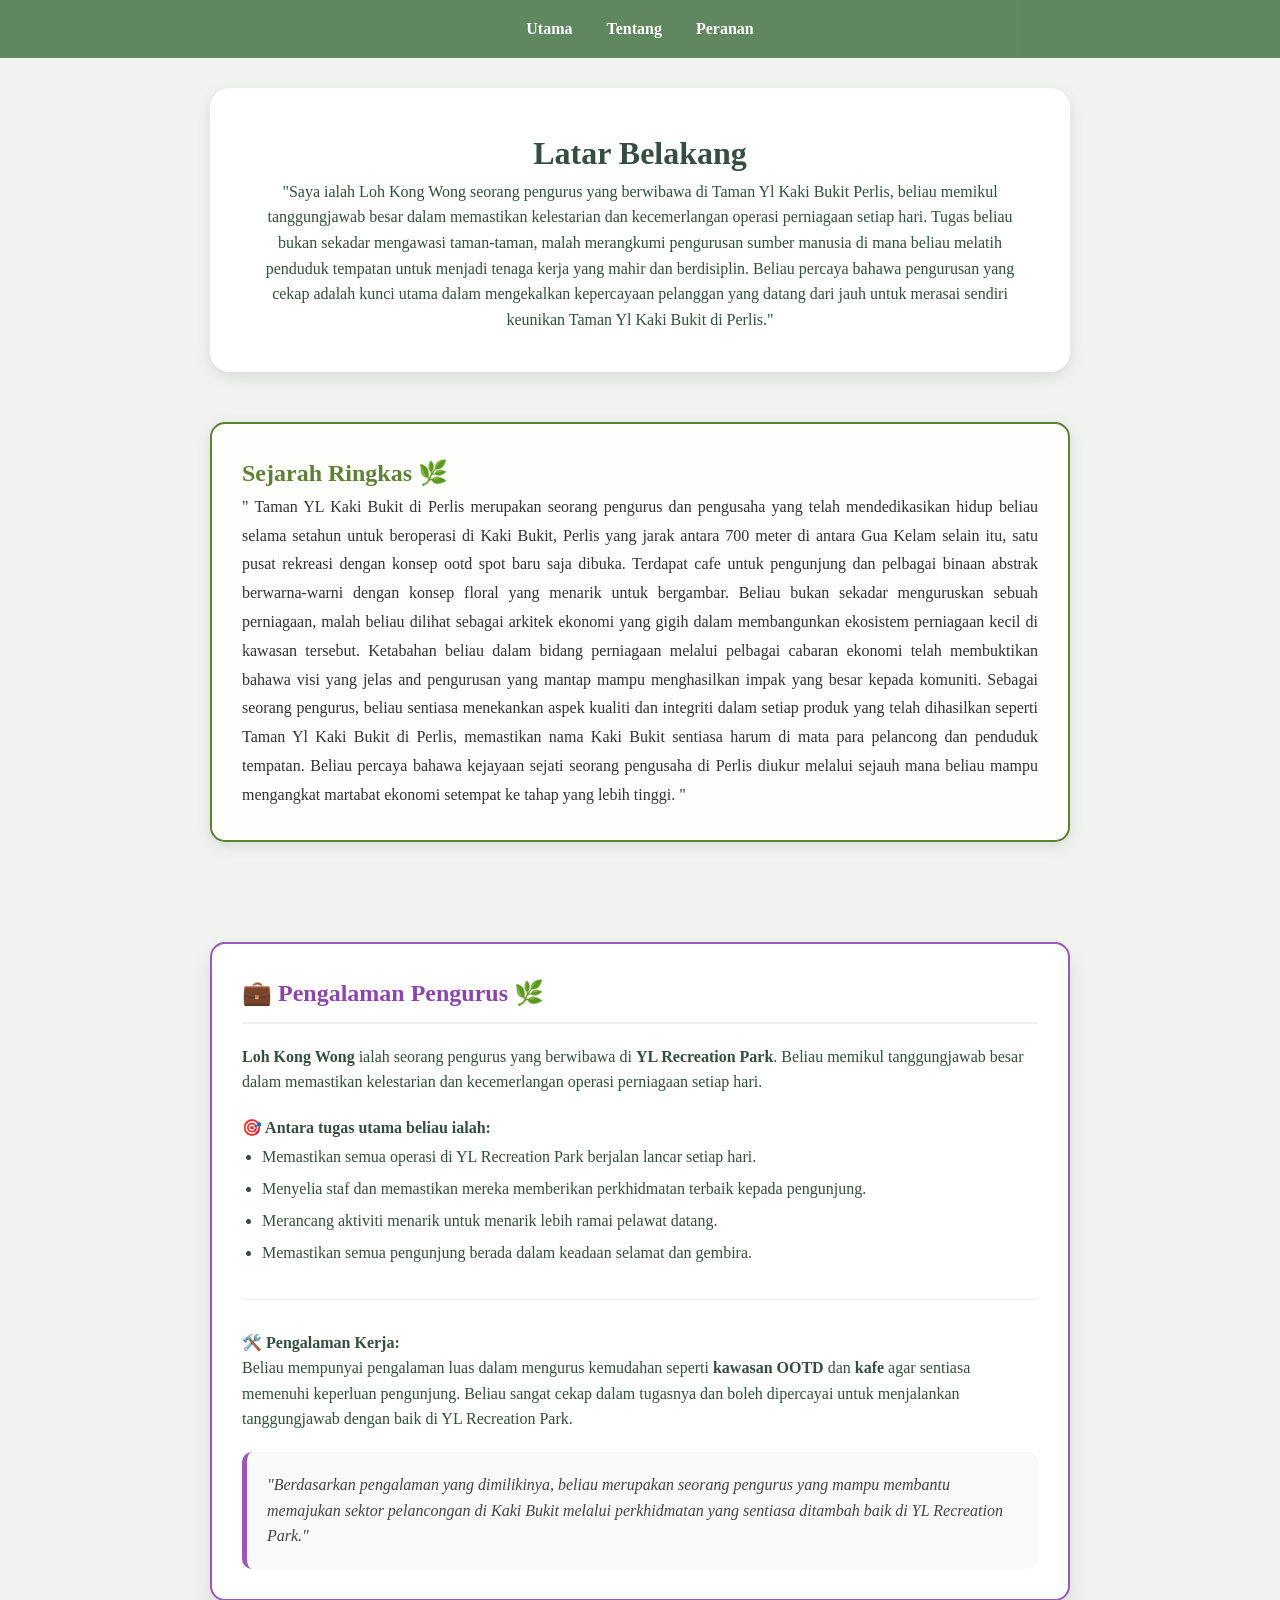
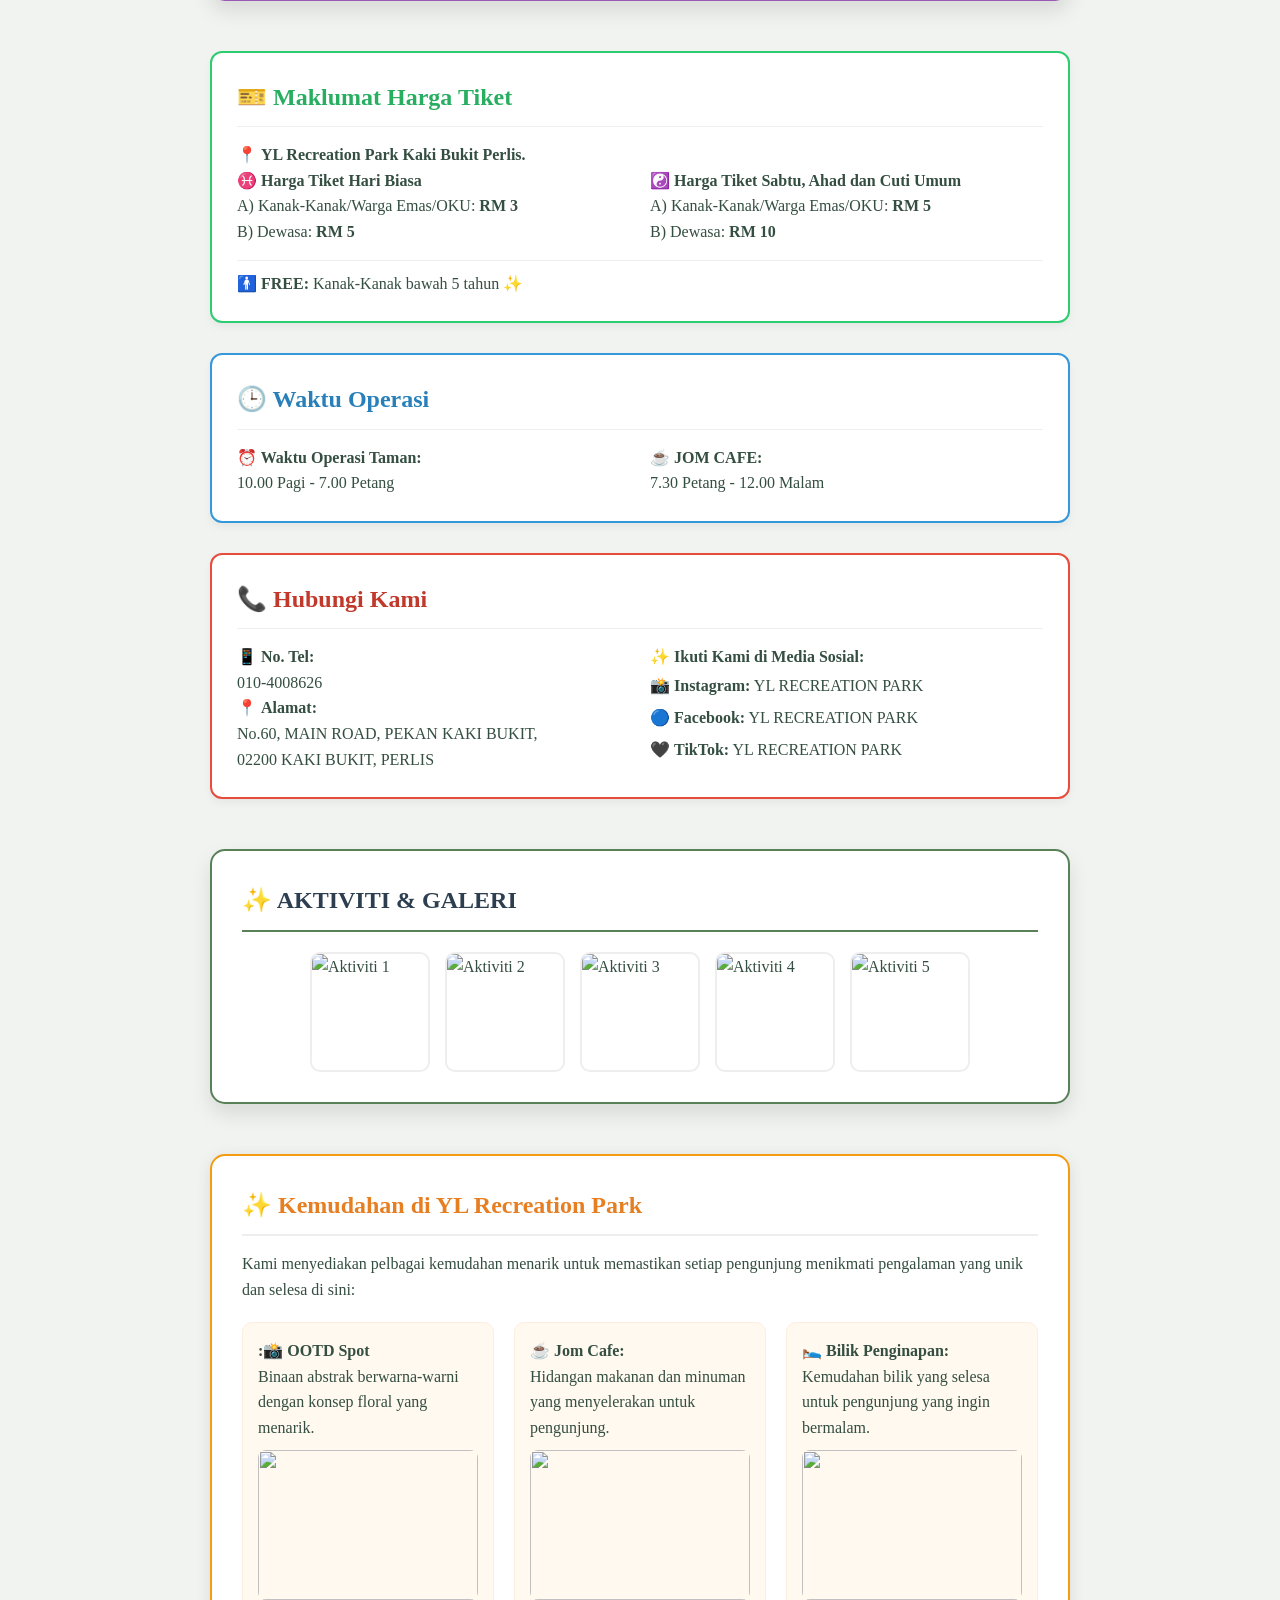
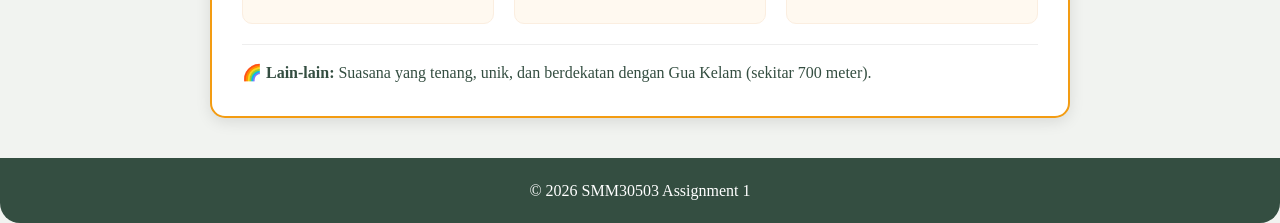
==== about.html @ 16b1a3d0 "Add files via upload" ====
<!DOCTYPE html>
<html lang="ms">
<head>
    <meta charset="UTF-8">
    <title>About | YL Kaki Bukit</title>
    <link rel="stylesheet" href="style.css">
</head>
<body>
    <nav>
        <a href="indeks.html">Utama</a>
        <a href="about.html">Tentang</a>
        <a href="role.html">Peranan</a>
    </nav>

    <div class="container">
        <header>
            <h1>Latar Belakang</h1>
            <p>"Saya ialah Loh Kong Wong seorang pengurus yang berwibawa di Taman Yl Kaki Bukit Perlis, beliau memikul tanggungjawab besar dalam memastikan kelestarian dan kecemerlangan operasi perniagaan setiap hari. Tugas beliau bukan sekadar mengawasi taman-taman, malah merangkumi pengurusan sumber manusia di mana beliau melatih penduduk tempatan untuk menjadi tenaga kerja yang mahir dan berdisiplin. Beliau percaya bahawa pengurusan yang cekap adalah kunci utama dalam mengekalkan kepercayaan pelanggan yang datang dari jauh untuk merasai sendiri keunikan Taman Yl Kaki Bukit di Perlis."</p>
        </header>
        
        <!-- Bahagian Sejarah Ringkas  -->
        <section style="margin-top: 50px; padding: 30px; border: 2px solid #5d8233; border-radius: 15px; background-color: rgba(255, 255, 255, 0.9); width: 100%; box-sizing: border-box; box-shadow: 0 4px 15px rgba(0,0,0,0.1);">
            <h2 style="margin-top: 0; color: #5d8233; display: flex; align-items: center; gap: 10px;">
                Sejarah Ringkas 🌿
            </h2>
            <p style="line-height: 1.8; color: #333; text-align: justify; margin-bottom: 0;">
                " Taman YL Kaki Bukit di Perlis merupakan seorang pengurus dan pengusaha yang telah mendedikasikan hidup beliau selama setahun untuk beroperasi di Kaki Bukit, Perlis yang jarak antara 700 meter di antara Gua Kelam selain itu, satu pusat rekreasi dengan konsep ootd spot baru saja dibuka. Terdapat cafe untuk pengunjung dan pelbagai binaan abstrak berwarna-warni dengan konsep floral yang menarik untuk bergambar. Beliau bukan sekadar menguruskan sebuah perniagaan, malah beliau dilihat sebagai arkitek ekonomi yang gigih dalam membangunkan ekosistem perniagaan kecil di kawasan tersebut. Ketabahan beliau dalam bidang perniagaan melalui pelbagai cabaran ekonomi telah membuktikan bahawa visi yang jelas and pengurusan yang mantap mampu menghasilkan impak yang besar kepada komuniti. Sebagai seorang pengurus, beliau sentiasa menekankan aspek kualiti dan integriti dalam setiap produk yang telah dihasilkan seperti Taman Yl Kaki Bukit di Perlis, memastikan nama Kaki Bukit sentiasa harum di mata para pelancong dan penduduk tempatan. Beliau percaya bahawa kejayaan sejati seorang pengusaha di Perlis diukur melalui sejauh mana beliau mampu mengangkat martabat ekonomi setempat ke tahap yang lebih tinggi. "
            </p>
        </section>

        <!-- Bahagian Pengalaman Pengurus -->
        <section style="margin-top: 100px; padding: 30px; border: 2px solid #9b59b6; border-radius: 15px; background-color: #ffffff; width: 100%; box-sizing: border-box; box-shadow: 0 10px 20px rgba(0,0,0,0.1); clear: both;">
            <h2 style="margin-top: 0; color: #8e44ad; border-bottom: 2px solid #f0f0f0; padding-bottom: 10px; display: flex; align-items: center; gap: 10px;">
                💼 Pengalaman Pengurus 🌿
            </h2>
            <div style="margin-top: 20px;">
                <p style="line-height: 1.6;">
                    <strong>Loh Kong Wong</strong> ialah seorang pengurus yang berwibawa di <strong>YL Recreation Park</strong>. Beliau memikul tanggungjawab besar dalam memastikan kelestarian dan kecemerlangan operasi perniagaan setiap hari.
                </p>
                <p style="margin-top: 20px;"><strong>🎯 Antara tugas utama beliau ialah:</strong></p>
                <ul style="line-height: 2; padding-left: 20px; list-style-type: disc;">
                    <li>Memastikan semua operasi di YL Recreation Park berjalan lancar setiap hari.</li>
                    <li>Menyelia staf dan memastikan mereka memberikan perkhidmatan terbaik kepada pengunjung.</li>
                    <li>Merancang aktiviti menarik untuk menarik lebih ramai pelawat datang.</li>
                    <li>Memastikan semua pengunjung berada dalam keadaan selamat dan gembira.</li>
                </ul>
            </div>
            <hr style="border: 0; border-top: 1px solid #eee; margin: 30px 0;">
            <div>
                <p><strong>🛠️ Pengalaman Kerja:</strong></p>
                <p style="line-height: 1.6;">
                    Beliau mempunyai pengalaman luas dalam mengurus kemudahan seperti <strong>kawasan OOTD</strong> dan <strong>kafe</strong> agar sentiasa memenuhi keperluan pengunjung. Beliau sangat cekap dalam tugasnya dan boleh dipercayai untuk menjalankan tanggungjawab dengan baik di YL Recreation Park.
                </p>
                <div style="margin-top: 20px; padding: 20px; background-color: #f9f9f9; border-radius: 10px; border-left: 5px solid #9b59b6;">
                    <p style="line-height: 1.6; margin: 0; font-style: italic; color: #444;">
                        "Berdasarkan pengalaman yang dimilikinya, beliau merupakan seorang pengurus yang mampu membantu memajukan sektor pelancongan di Kaki Bukit melalui perkhidmatan yang sentiasa ditambah baik di YL Recreation Park."
                    </p>
                </div>
            </div>
        </section>     
     
        <!-- Bahagian Harga Tiket  -->
        <section style="margin-top: 50px; padding: 25px; border: 2px solid #2ecc71; border-radius: 12px; background-color: #ffffff; width: 100%; box-sizing: border-box; box-shadow: 0 4px 8px rgba(0,0,0,0.05);">
            <h2 style="margin-top: 0; color: #27ae60; border-bottom: 1px solid #eee; padding-bottom: 10px;">🎫 Maklumat Harga Tiket</h2>
            <p style="margin-top: 15px;">📍 <strong>YL Recreation Park Kaki Bukit Perlis.</strong></p>
            <div style="display: flex; justify-content: space-between; flex-wrap: wrap; gap: 20px;">
                <div style="flex: 1; min-width: 200px;">
                    <p><strong>♓ Harga Tiket Hari Biasa</strong><br>
                    A) Kanak-Kanak/Warga Emas/OKU: <strong>RM 3</strong><br>
                    B) Dewasa: <strong>RM 5</strong></p>
                </div>
                <div style="flex: 1; min-width: 200px;">
                    <p><strong>☯️ Harga Tiket Sabtu, Ahad dan Cuti Umum</strong><br>
                    A) Kanak-Kanak/Warga Emas/OKU: <strong>RM 5</strong><br>
                    B) Dewasa: <strong>RM 10</strong></p>
                </div>
            </div>
            <p style="margin-top: 15px; padding-top: 10px; border-top: 1px solid #eee;">
                🚹 <strong>FREE:</strong> Kanak-Kanak bawah 5 tahun ✨
            </p>
        </section>

        <!-- Bahagian Waktu Operasi  -->
        <section style="margin-top: 30px; padding: 25px; border: 2px solid #3498db; border-radius: 12px; background-color: #ffffff; width: 100%; box-sizing: border-box; box-shadow: 0 4px 8px rgba(0,0,0,0.05);">
            <h2 style="margin-top: 0; color: #2980b9; border-bottom: 1px solid #eee; padding-bottom: 10px;">🕒 Waktu Operasi</h2>
            <div style="display: flex; justify-content: space-between; flex-wrap: wrap; gap: 20px; margin-top: 15px;">
                <div style="flex: 1; min-width: 200px;">
                    <p><strong>⏰ Waktu Operasi Taman:</strong><br>
                    10.00 Pagi - 7.00 Petang</p>
                </div>
                <div style="flex: 1; min-width: 200px;">
                    <p><strong>☕ JOM CAFE:</strong><br>
                    7.30 Petang - 12.00 Malam</p>
                </div>
            </div>
        </section>

        <!-- Bahagian Hubungan & Media Sosial -->
        <section style="margin-top: 30px; padding: 25px; border: 2px solid #e74c3c; border-radius: 12px; background-color: #ffffff; width: 100%; box-sizing: border-box; box-shadow: 0 4px 8px rgba(0,0,0,0.05);">
            <h2 style="margin-top: 0; color: #c0392b; border-bottom: 1px solid #eee; padding-bottom: 10px;">📞 Hubungi Kami</h2>
            <div style="display: flex; justify-content: space-between; flex-wrap: wrap; gap: 20px; margin-top: 15px;">
                <div style="flex: 1; min-width: 250px;">
                    <p>📱 <strong>No. Tel:</strong><br> 010-4008626</p>
                    <p>📍 <strong>Alamat:</strong><br> No.60, MAIN ROAD, PEKAN KAKI BUKIT,<br> 02200 KAKI BUKIT, PERLIS</p>
                </div>
                <div style="flex: 1; min-width: 250px;">
                    <p>✨ <strong>Ikuti Kami di Media Sosial:</strong></p>
                    <p style="line-height: 2;">
                        📸 <strong>Instagram:</strong> YL RECREATION PARK<br>
                        🔵 <strong>Facebook:</strong> YL RECREATION PARK<br>
                        🖤 <strong>TikTok:</strong> YL RECREATION PARK
                    </p>
                </div>
            </div>
        </section>

                 
         <section class="aktiviti-section">
            <h2 style="color: #2c3e50; border-bottom: 2px solid #588157; padding-bottom: 10px;">✨ AKTIVITI & GALERI</h2>
            <div class="aktiviti-grid">
                <div class="aktiviti-card">
                    <img src="IMAGE/gambar2.jpg" alt="Aktiviti 1">
                </div>
                <div class="aktiviti-card">
                    <img src="IMAGE/GAMBAR3.jpg" alt="Aktiviti 2">
                </div>
                <div class="aktiviti-card">
                    <img src="IMAGE/GAMBAR4.jpg" alt="Aktiviti 3">
                </div>
                <div class="aktiviti-card">
                    <img src="IMAGE/GAMBAR5.jpg" alt="Aktiviti 4">
                </div>
                <div class="aktiviti-card">
                    <img src="IMAGE/GAMBAR6.jpg" alt="Aktiviti 5">
                </div>
            </div>
        </section>

<!-- Bahagian Kemudahan Kotak Panjang (Termasuk Bilik) -->
<section style="margin-top: 50px; padding: 30px; border: 2px solid #f39c12; border-radius: 15px; background-color: #ffffff; width: 100%; box-sizing: border-box; box-shadow: 0 4px 15px rgba(0,0,0,0.1); clear: both;">
    
    <h2 style="margin-top: 0; color: #e67e22; border-bottom: 2px solid #eee; padding-bottom: 10px;">✨ Kemudahan di YL Recreation Park</h2>
    
    <p style="line-height: 1.6; margin-top: 15px;">
        Kami menyediakan pelbagai kemudahan menarik untuk memastikan setiap pengunjung menikmati pengalaman yang unik dan selesa di sini:
    </p>

    <div style="display: flex; justify-content: space-between; flex-wrap: wrap; gap: 20px; margin-top: 20px;">
        
        <!-- Kemudahan 1: OOTD Spot -->
<div style="flex: 1; min-width: 200px; padding: 15px; border-radius: 10px; background-color: #fff9f0; border: 1px solid #fbeee0;">
<p style="margin: 0;"><strong>:📸 OOTD Spot</strong><br>
           Binaan abstrak berwarna-warni dengan konsep floral yang 
          menarik.  
        
    </p>
 <!-- GAMBAR OOTD SPORT -->
    <img src="IMAGE/GAMBAR10.JPG" 
         style="width:100%; height:150px; object-fit:cover; margin-top:10px; border-radius:8px;">

      
       </div>

        <!-- Kemudahan 2: Jom Cafe -->
<div style="flex: 1; min-width: 200px; padding: 15px; border-radius: 10px; background-color: #fff9f0; border: 1px solid #fbeee0;">
    
    <p style="margin: 0;">
        <strong>☕ Jom Cafe:</strong><br>
        Hidangan makanan dan minuman yang menyelerakan untuk pengunjung.
    </p>

    <!-- GAMBAR JOM CAFE -->
    <img src="IMAGE/GAMBAR8.JPG" 
         style="width:100%; height:150px; object-fit:cover; margin-top:10px; border-radius:8px;">

</div>

 <!-- Kemudahan 3: Bilik Penginapan -->
<div style="flex: 1; min-width: 200px; padding: 15px; border-radius: 10px; background-color: #fff9f0; border: 1px solid #fbeee0;">
    
    <p style="margin: 0;">
        <strong>🛌 Bilik Penginapan:</strong><br>
        Kemudahan bilik yang selesa untuk pengunjung yang ingin bermalam.
    </p>

    <!-- GAMBAR JOM CAFE -->
    <img src="IMAGE/GAMBAR9.JPG" 
         style="width:100%; height:150px; object-fit:cover; margin-top:10px; border-radius:8px;">

</div>    
</div>


    <div style="margin-top: 20px; padding-top: 15px; border-top: 1px solid #eee;">
        <p>🌈 <strong>Lain-lain:</strong> Suasana yang tenang, unik, dan berdekatan dengan Gua Kelam (sekitar 700 meter).</p>
    </div>
</section>
        </div>

    </div>
    </div>
</section>

    </div>
</section>



        <footer>
            <p>&copy; 2026 SMM30503 Assignment 1</p>
        </footer>
    </div>
</body>
</html>
---- style.css ----
/* style.css - Aesthetic Garden Edition */

* {
    margin: 0;
    padding: 0;
    box-sizing: border-box;
}

body {
    font-family: 'Georgia', serif;
    line-height: 1.6;
    color: #344e41;
    background-color: #f1f3f0;
    background-image: linear-gradient(rgba(241, 243, 240, 0.8), rgba(241, 243, 240, 0.8)), 
                      url('https://images.unsplash.com/photo-1518531933037-91b2f5f229cc?q=80&w=1920');
    background-size: cover;
    background-attachment: fixed;
}

/* Navigasi */
nav {
    background: rgba(88, 129, 87, 0.95);
    padding: 1rem;
    text-align: center;
    position: sticky;
    top: 0;
    z-index: 1000;
}

nav a {
    color: white;
    text-decoration: none;
    margin: 0 15px;
    font-weight: bold;
}

/* Container */
.container {
    max-width: 900px;
    margin: 30px auto;
    padding: 0 20px;
}

header {
    background: white;
    padding: 40px;
    border-radius: 20px;
    text-align: center;
    margin-bottom: 25px;
    box-shadow: 0 5px 15px rgba(0,0,0,0.1);
}

/* Kotak Kandungan (General Box Style) */
.content-box {
    background: white;
    padding: 25px;
    border-radius: 15px;
    margin-bottom: 25px;
    box-shadow: 0 4px 10px rgba(0,0,0,0.05);
}


.aktiviti-section {
    margin-top: 50px;
    padding: 30px;
    border: 2px solid #588157;
    border-radius: 15px;
    background-color: #ffffff;
    width: 100%;
    box-shadow: 0 10px 20px rgba(0,0,0,0.1);
    text-align: flex-start;
}

.aktiviti-grid {
    display: flex;
    justify-content: center;
    flex-wrap: wrap;
    gap: 15px;
    margin-top: 20px;
}

.aktiviti-card {
    width: 120px; /* Saiz gambar dikecilkan */
    height: 120px;
    border-radius: 10px;
    overflow: hidden;
    border: 2px solid #eee;
    transition: 0.3s;
}

.aktiviti-card img {
    width: 100%;
    height: 100%;
    object-fit: cover;
}

.aktiviti-card:hover {
    transform: scale(1.1);
    border-color: #588157;
}
/* style.css - Aesthetic Garden Edition */

* {
    margin: 0;
    padding: 0;
    box-sizing: border-box;
}

body {
    font-family: 'Georgia', serif;
    line-height: 1.6;
    color: #344e41;
    background-color: #f1f3f0;
    background-image: linear-gradient(rgba(241, 243, 240, 0.8), rgba(241, 243, 240, 0.8)), 
                      url('https://images.unsplash.com/photo-1518531933037-91b2f5f229cc?q=80&w=1920');
    background-size: cover;
    background-attachment: fixed;
}

/* Navigasi */
nav {
    background: rgba(88, 129, 87, 0.95);
    padding: 1rem;
    text-align: center;
    position: sticky;
    top: 0;
    z-index: 1000;
}

nav a {
    color: white;
    text-decoration: none;
    margin: 0 15px;
    font-weight: bold;
}

nav a:hover {
    text-decoration: underline;
}

/* Container */
.container {
    max-width: 900px;
    margin: 30px auto;
    padding: 0 20px;
}

header {
    background: white;
    padding: 40px;
    border-radius: 20px;
    text-align: center;
    margin-bottom: 25px;
    box-shadow: 0 5px 15px rgba(0,0,0,0.1);
}

/* Kotak Kandungan (General Box Style) */
.content-box {
    background: white;
    padding: 25px;
    border-radius: 15px;
    margin-bottom: 25px;
    box-shadow: 0 4px 10px rgba(0,0,0,0.05);
}

.content-box h2 {
    margin-bottom: 15px;
    color: #588157;
}

/* Footer */
footer {
    background: #344e41;
    color: white;
    text-align: center;
    padding: 20px;
    margin-top: 40px;
    border-radius: 20px 20px 0 0;
}

/* Responsif */
@media (max-width: 600px) {
    .container {
        margin: 10px auto;
    }
    header {
        padding: 20px;
    }
}
/* Navigasi */
nav {
    background: rgba(88, 129, 87, 0.95);
    padding: 1rem;
    text-align: center;
    position: sticky;
    top: 0;
    z-index: 1000;
}

nav a {
    color: white;
    text-decoration: none;
    margin: 0 15px;
    font-weight: bold;
}

/* Container */
.container {
    max-width: 900px;
    margin: 30px auto;
    padding: 0 20px;
}

header {
    background: white;
    padding: 40px;
    border-radius: 20px;
    text-align: center;
    margin-bottom: 25px;
    box-shadow: 0 5px 15px rgba(0,0,0,0.1);
}

/* Kotak Kandungan (General Box Style) */
.content-box {
    background: white;
    padding: 25px;
    border-radius: 15px;
    margin-bottom: 25px;
    box-shadow: 0 4px 10px rgba(0,0,0,0.05);
}

/* Footer */
footer {
    background: #344e41;
    color: white;
    text-align: center;
    padding: 20px;
    margin-top: 40px;
    border-radius: 0 0 20px 20px;
}

/* Responsif */
@media (max-width: 600px) {
    .container { margin: 10px auto; }
}
/* Footer */
footer {
    background: #344e41;
    color: white;
    text-align: center;
    padding: 20px;
    margin-top: 40px;
    border-radius: 0 0 20px 20px;
}

/* Responsif */
@media (max-width: 600px) {
    .aktiviti-grid { gap: 10px; }
    .aktiviti-card { width: 90px; height: 90px; }
}
/* Gaya untuk Gambar Impak di role.html */
.impact-images {
    display: flex;
    justify-content: center; 
    gap: 20px;               
    margin-top: 25px;
    flex-wrap: wrap;        
}

.impact-card {
    width: 300px;            
    height: 200px;           
    overflow: hidden;
    border-radius: 12px;
    border: 3px solid #588157; 
    box-shadow: 0 4px 10px rgba(0,0,0,0.1);
}

.impact-card img {
    width: 100%;
    height: 100%;
    object-fit: cover;       
    transition: transform 0.3s ease;
}

.impact-card img:hover {
    transform: scale(1.05); 
}


@media (max-width: 650px) {
    .impact-card {
        width: 100%;         
        height: auto;
    }
}
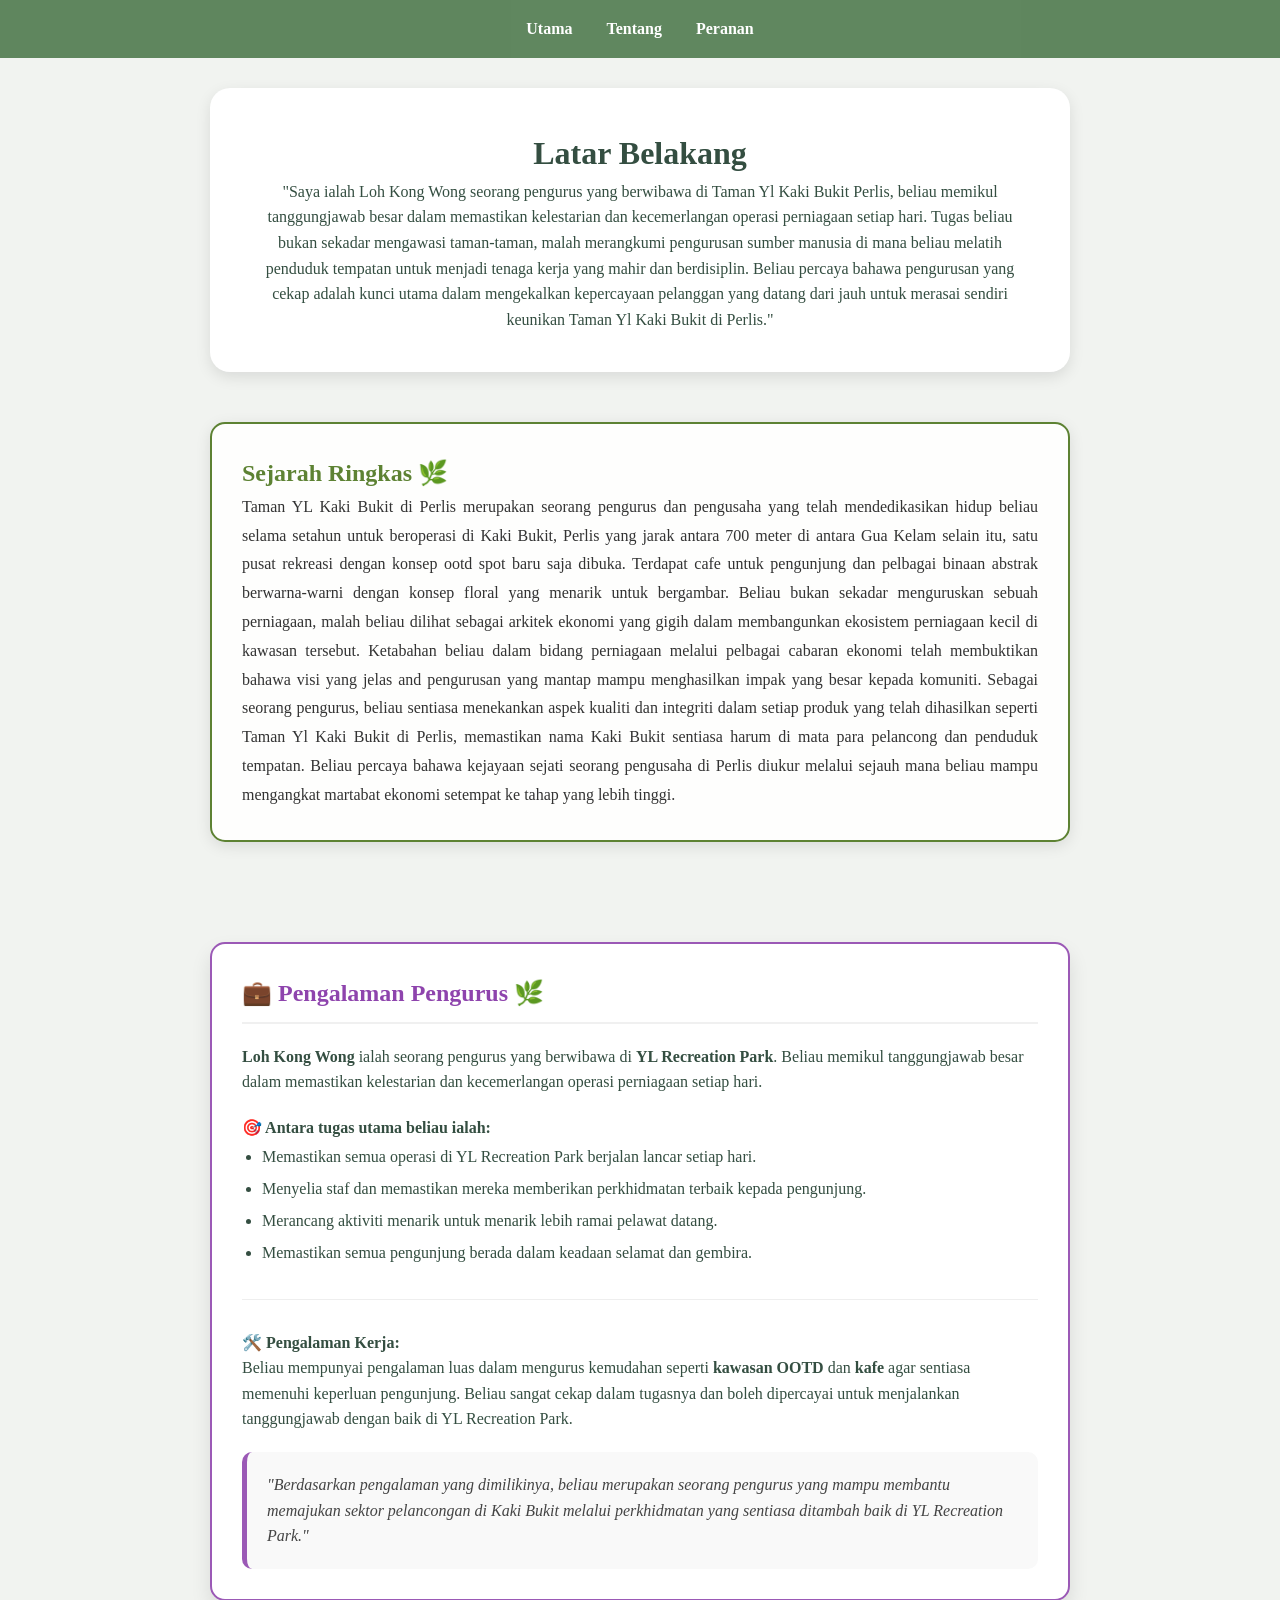
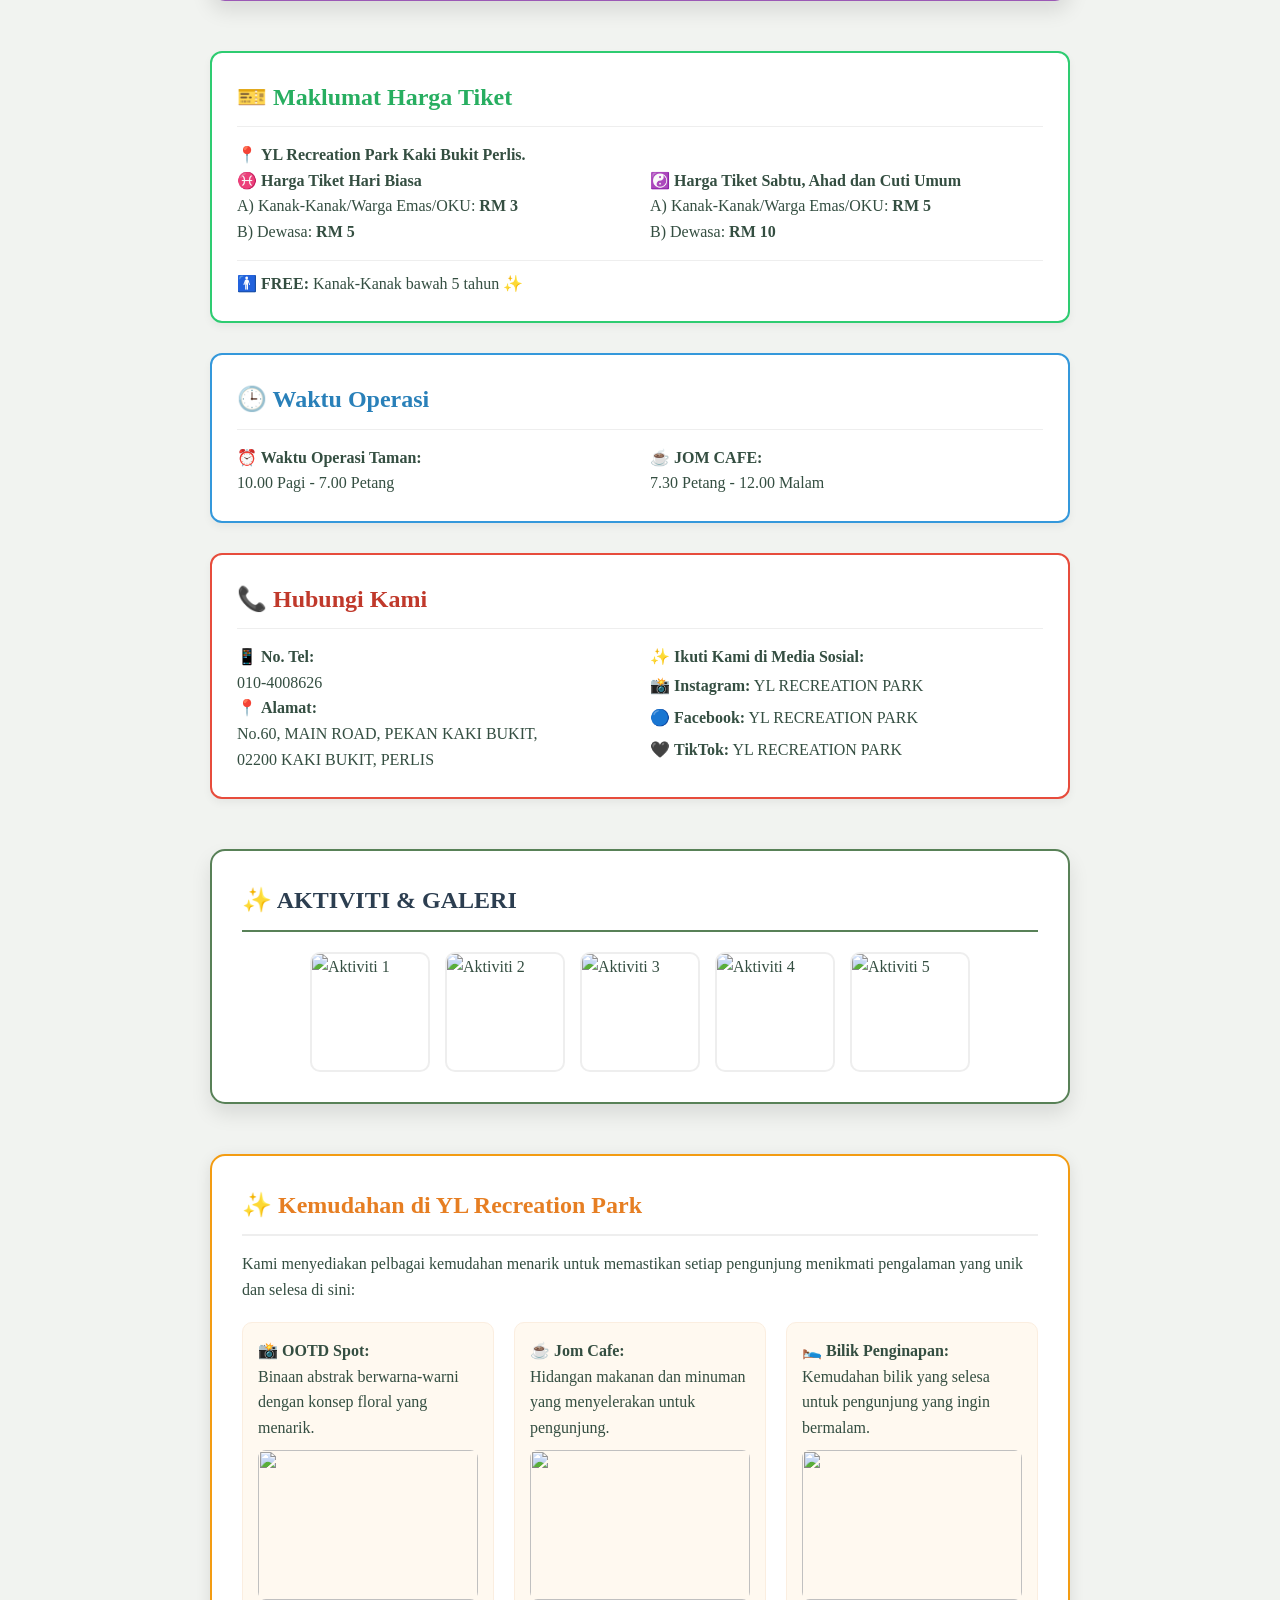
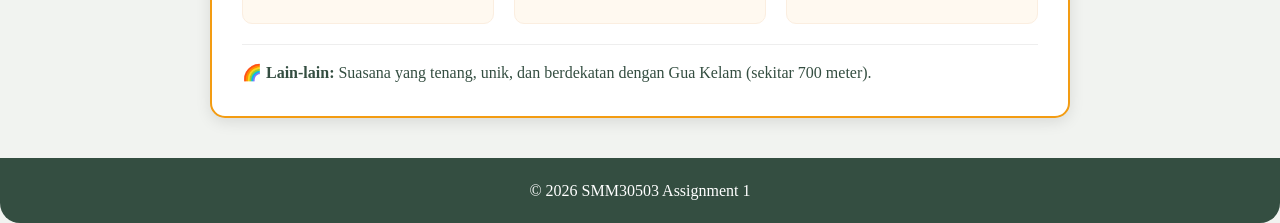
==== commit 099f65ab: "Add files via upload" ====
--- a/about.html
+++ b/about.html
@@ -24,7 +24,7 @@
                 Sejarah Ringkas 🌿
             </h2>
             <p style="line-height: 1.8; color: #333; text-align: justify; margin-bottom: 0;">
-                " Taman YL Kaki Bukit di Perlis merupakan seorang pengurus dan pengusaha yang telah mendedikasikan hidup beliau selama setahun untuk beroperasi di Kaki Bukit, Perlis yang jarak antara 700 meter di antara Gua Kelam selain itu, satu pusat rekreasi dengan konsep ootd spot baru saja dibuka. Terdapat cafe untuk pengunjung dan pelbagai binaan abstrak berwarna-warni dengan konsep floral yang menarik untuk bergambar. Beliau bukan sekadar menguruskan sebuah perniagaan, malah beliau dilihat sebagai arkitek ekonomi yang gigih dalam membangunkan ekosistem perniagaan kecil di kawasan tersebut. Ketabahan beliau dalam bidang perniagaan melalui pelbagai cabaran ekonomi telah membuktikan bahawa visi yang jelas and pengurusan yang mantap mampu menghasilkan impak yang besar kepada komuniti. Sebagai seorang pengurus, beliau sentiasa menekankan aspek kualiti dan integriti dalam setiap produk yang telah dihasilkan seperti Taman Yl Kaki Bukit di Perlis, memastikan nama Kaki Bukit sentiasa harum di mata para pelancong dan penduduk tempatan. Beliau percaya bahawa kejayaan sejati seorang pengusaha di Perlis diukur melalui sejauh mana beliau mampu mengangkat martabat ekonomi setempat ke tahap yang lebih tinggi. "
+                Taman YL Kaki Bukit di Perlis merupakan seorang pengurus dan pengusaha yang telah mendedikasikan hidup beliau selama setahun untuk beroperasi di Kaki Bukit, Perlis yang jarak antara 700 meter di antara Gua Kelam selain itu, satu pusat rekreasi dengan konsep ootd spot baru saja dibuka. Terdapat cafe untuk pengunjung dan pelbagai binaan abstrak berwarna-warni dengan konsep floral yang menarik untuk bergambar. Beliau bukan sekadar menguruskan sebuah perniagaan, malah beliau dilihat sebagai arkitek ekonomi yang gigih dalam membangunkan ekosistem perniagaan kecil di kawasan tersebut. Ketabahan beliau dalam bidang perniagaan melalui pelbagai cabaran ekonomi telah membuktikan bahawa visi yang jelas and pengurusan yang mantap mampu menghasilkan impak yang besar kepada komuniti. Sebagai seorang pengurus, beliau sentiasa menekankan aspek kualiti dan integriti dalam setiap produk yang telah dihasilkan seperti Taman Yl Kaki Bukit di Perlis, memastikan nama Kaki Bukit sentiasa harum di mata para pelancong dan penduduk tempatan. Beliau percaya bahawa kejayaan sejati seorang pengusaha di Perlis diukur melalui sejauh mana beliau mampu mengangkat martabat ekonomi setempat ke tahap yang lebih tinggi. 
             </p>
         </section>
 
@@ -149,7 +149,7 @@
         
         <!-- Kemudahan 1: OOTD Spot -->
 <div style="flex: 1; min-width: 200px; padding: 15px; border-radius: 10px; background-color: #fff9f0; border: 1px solid #fbeee0;">
-<p style="margin: 0;"><strong>:📸 OOTD Spot</strong><br>
+<p style="margin: 0;"><strong>📸 OOTD Spot:</strong><br>
            Binaan abstrak berwarna-warni dengan konsep floral yang 
           menarik.  
         
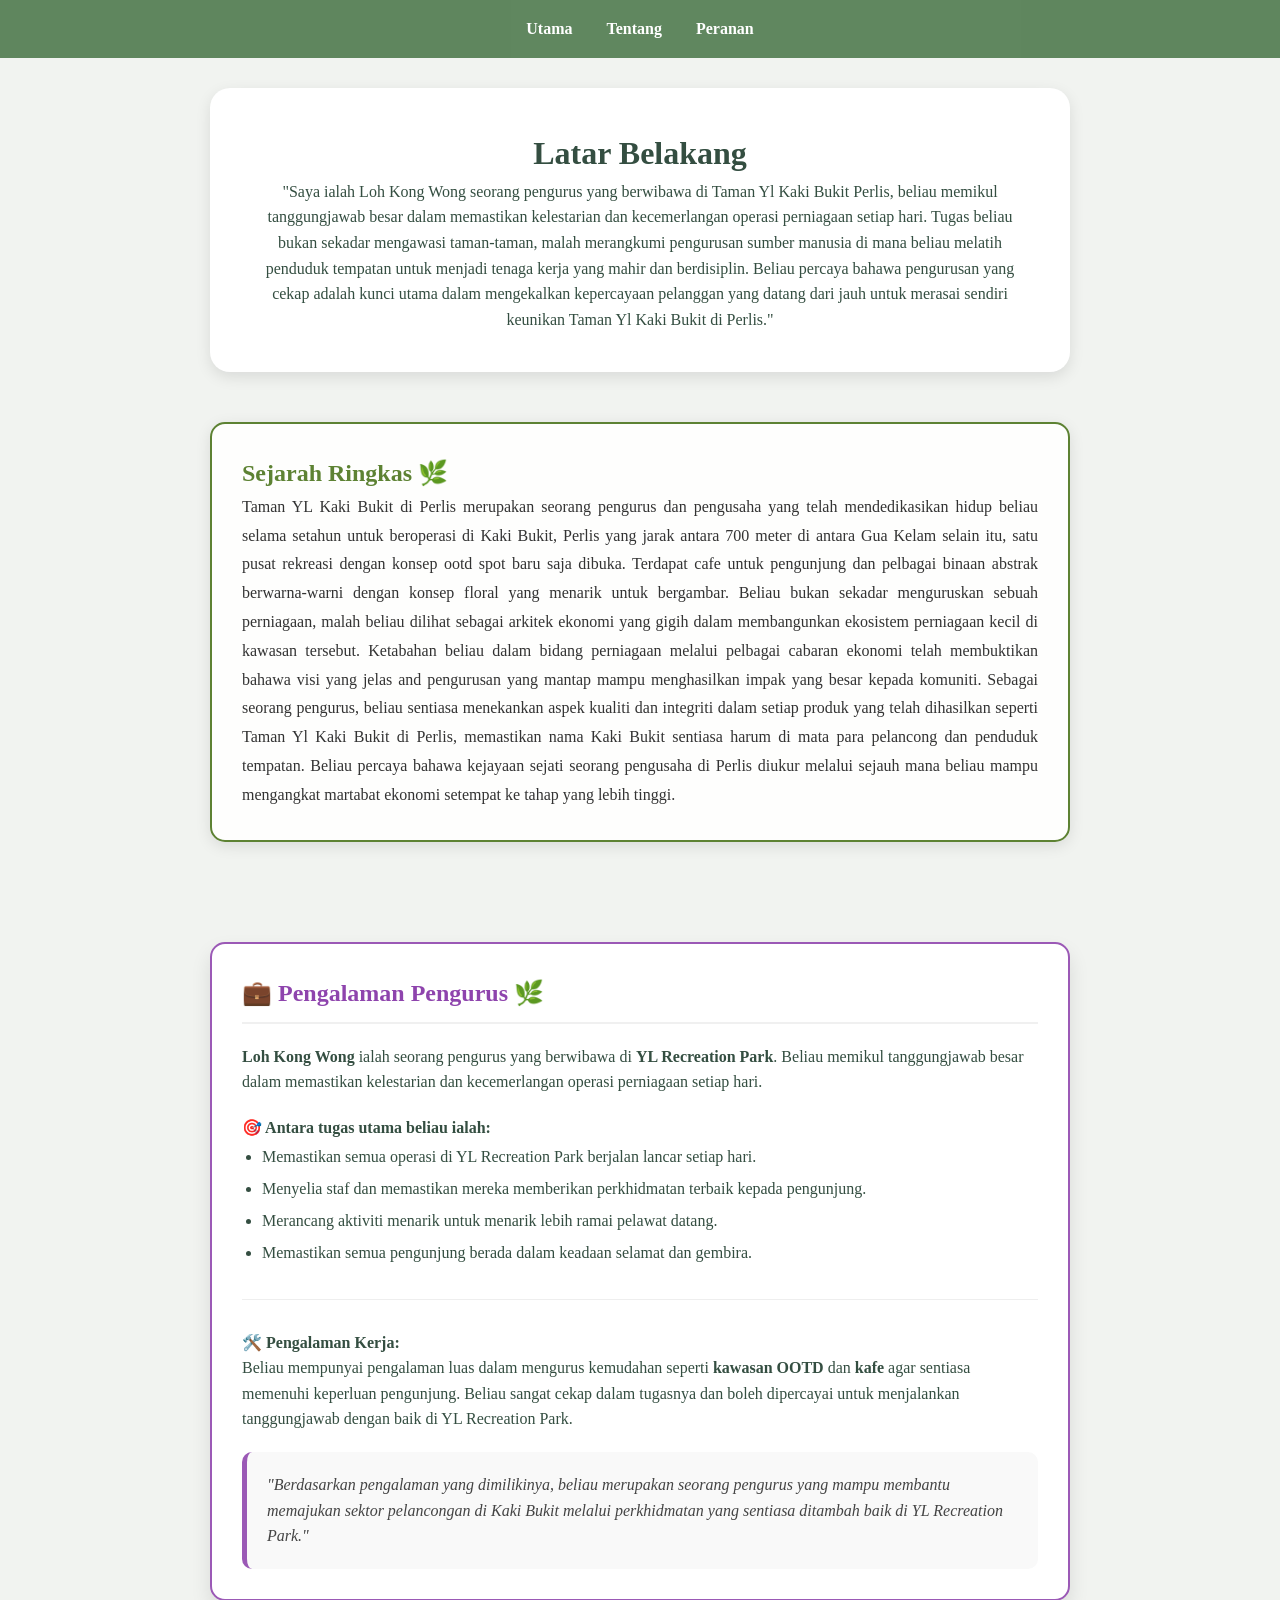
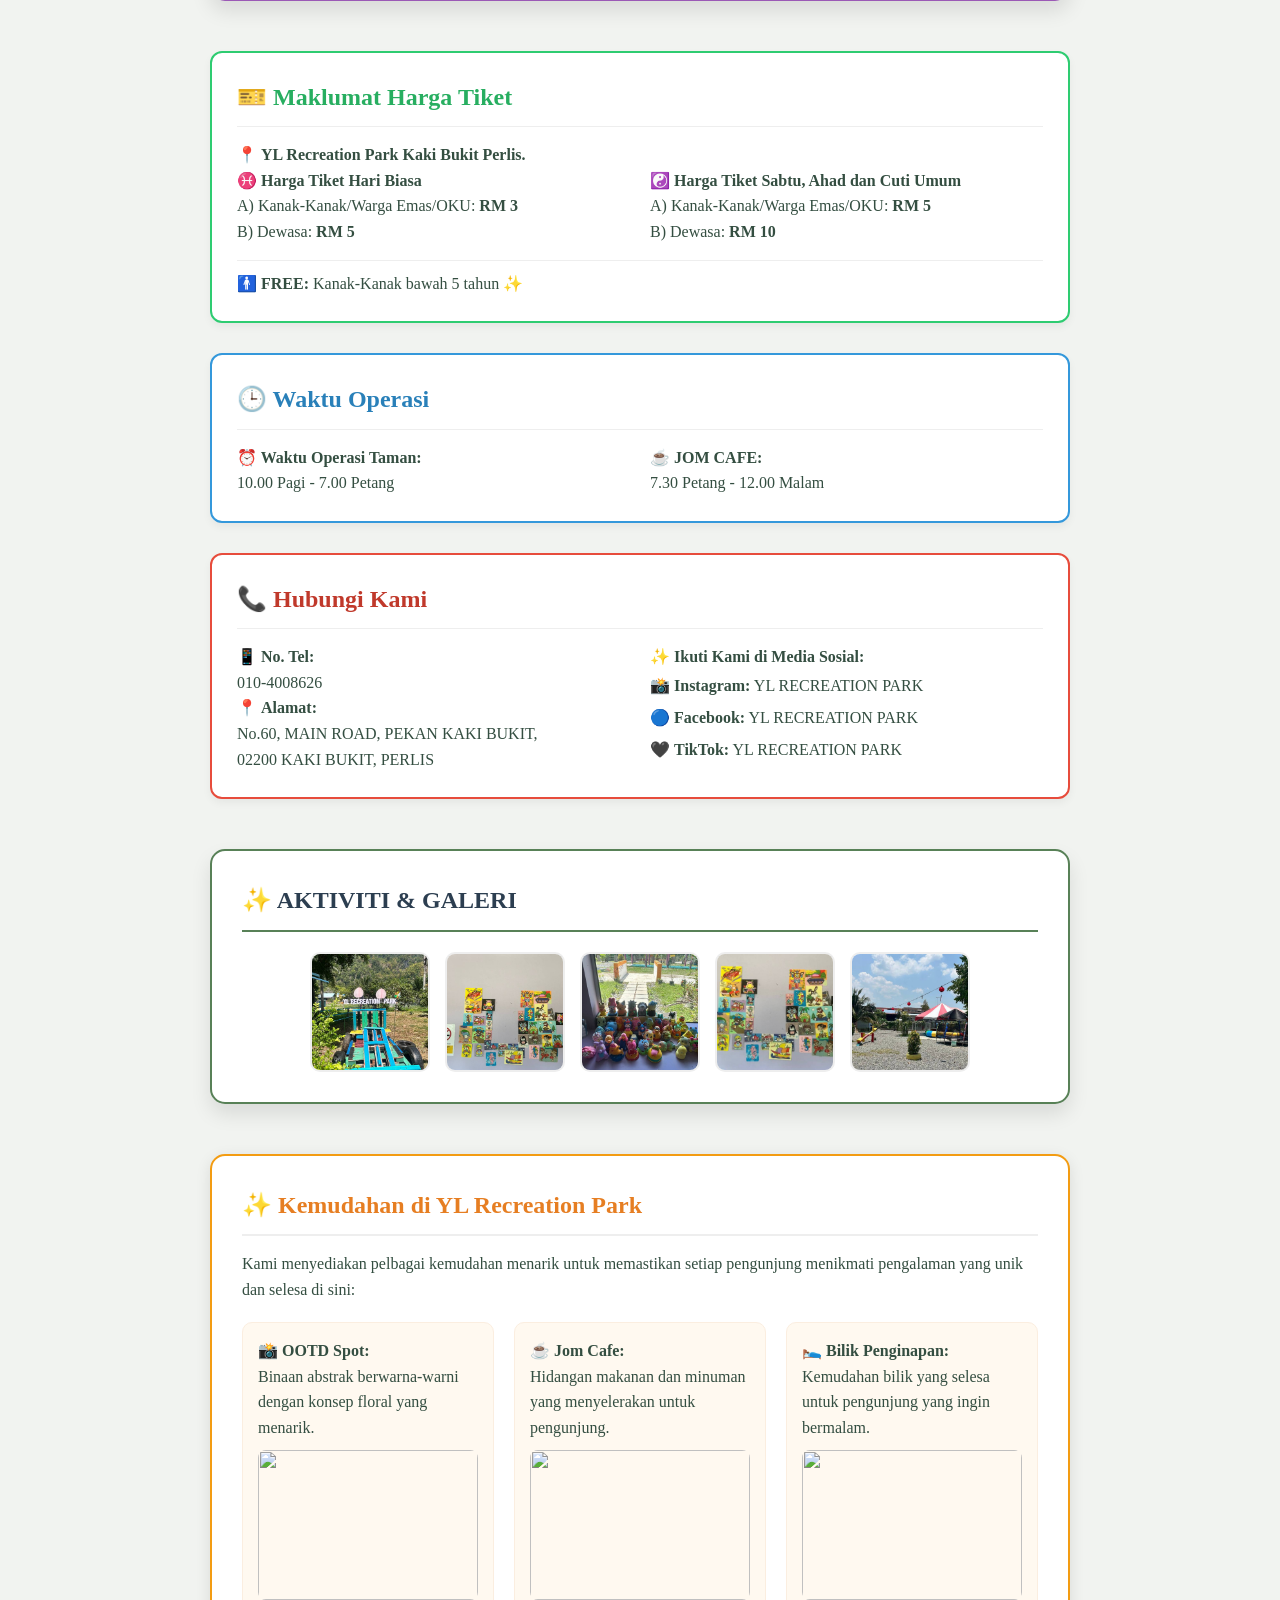
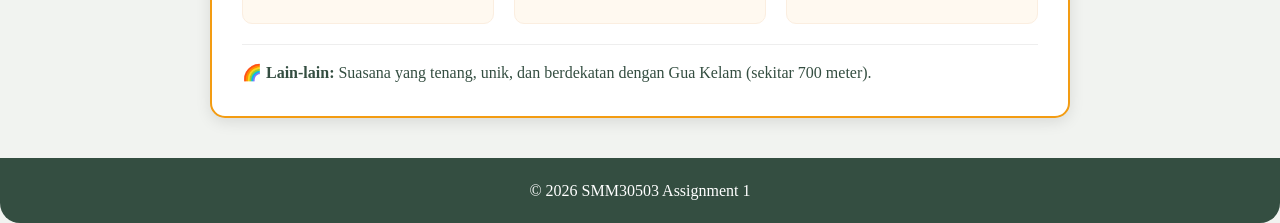
==== commit 6fb72fe3: "Add files via upload" ====
--- a/about.html
+++ b/about.html
@@ -1,5 +1,5 @@
 <!DOCTYPE html>
-<html lang="ms">
+<html >
 <head>
     <meta charset="UTF-8">
     <title>About | YL Kaki Bukit</title>
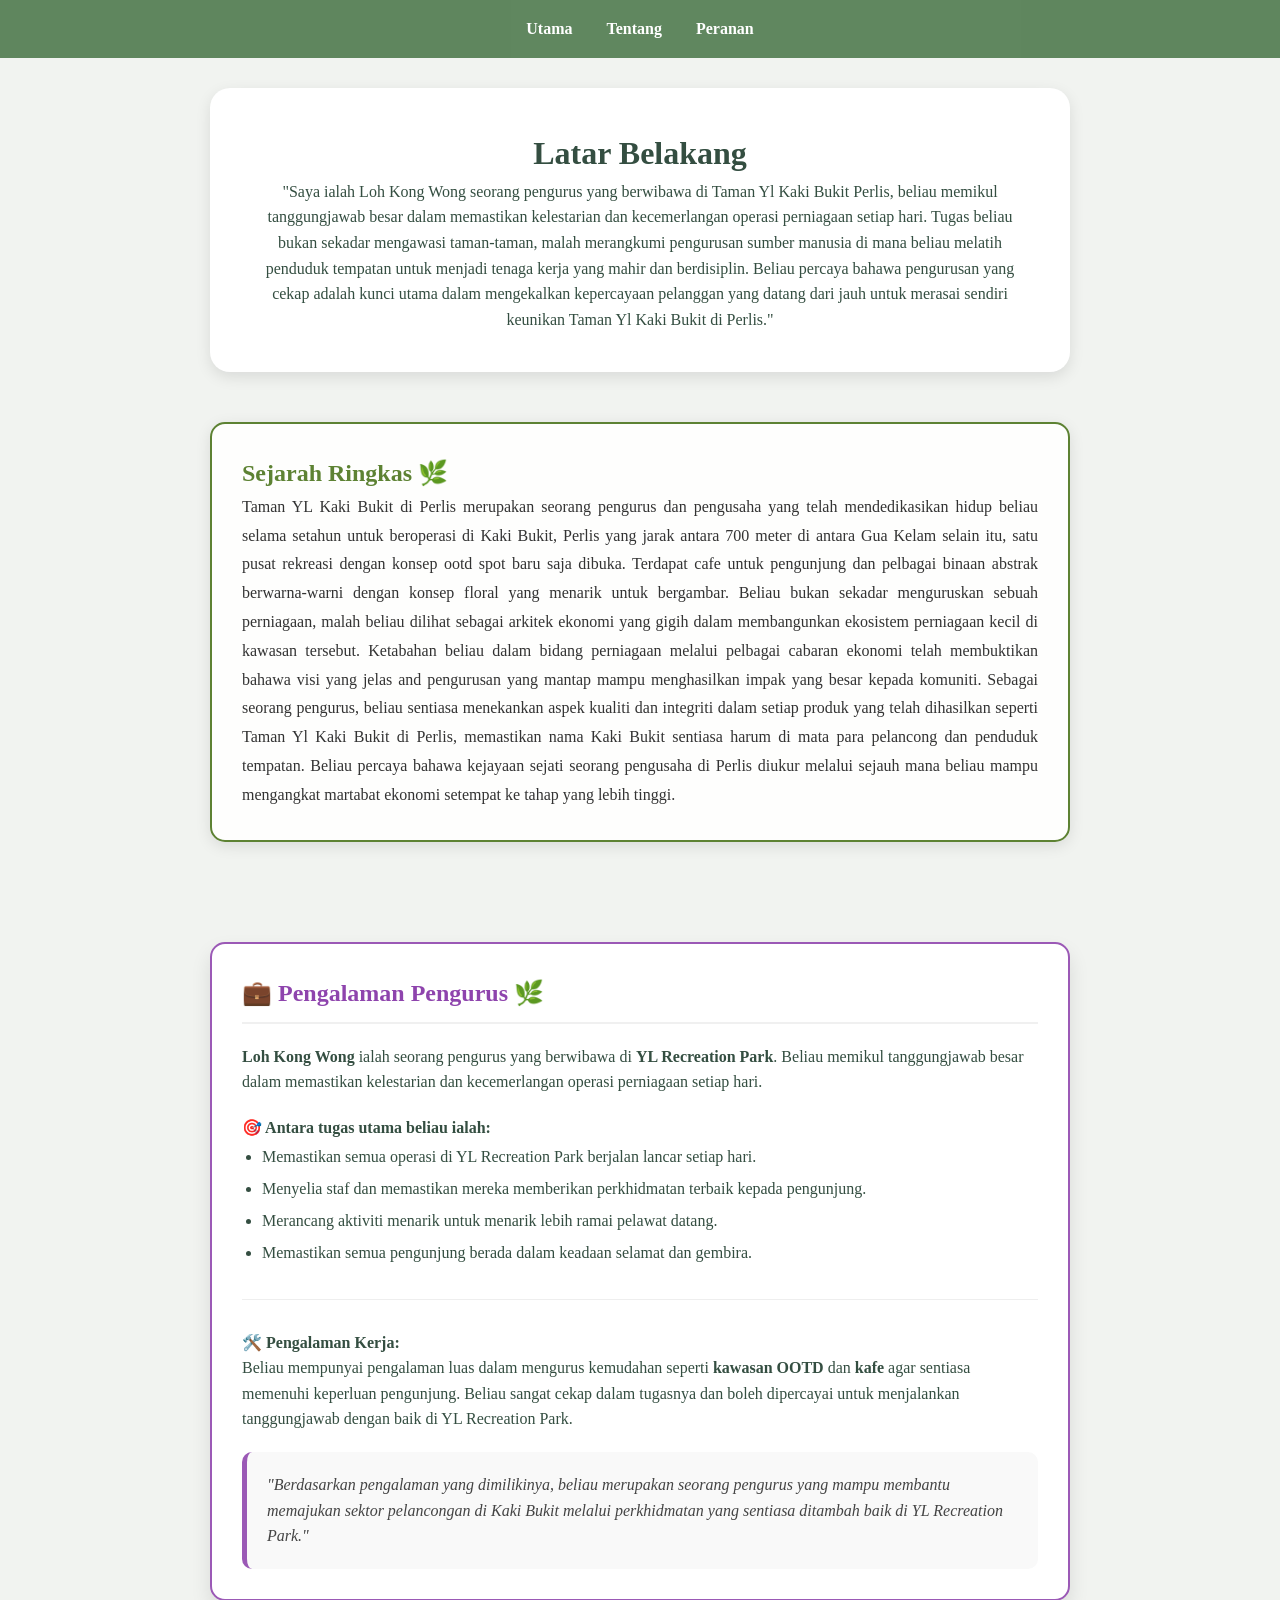
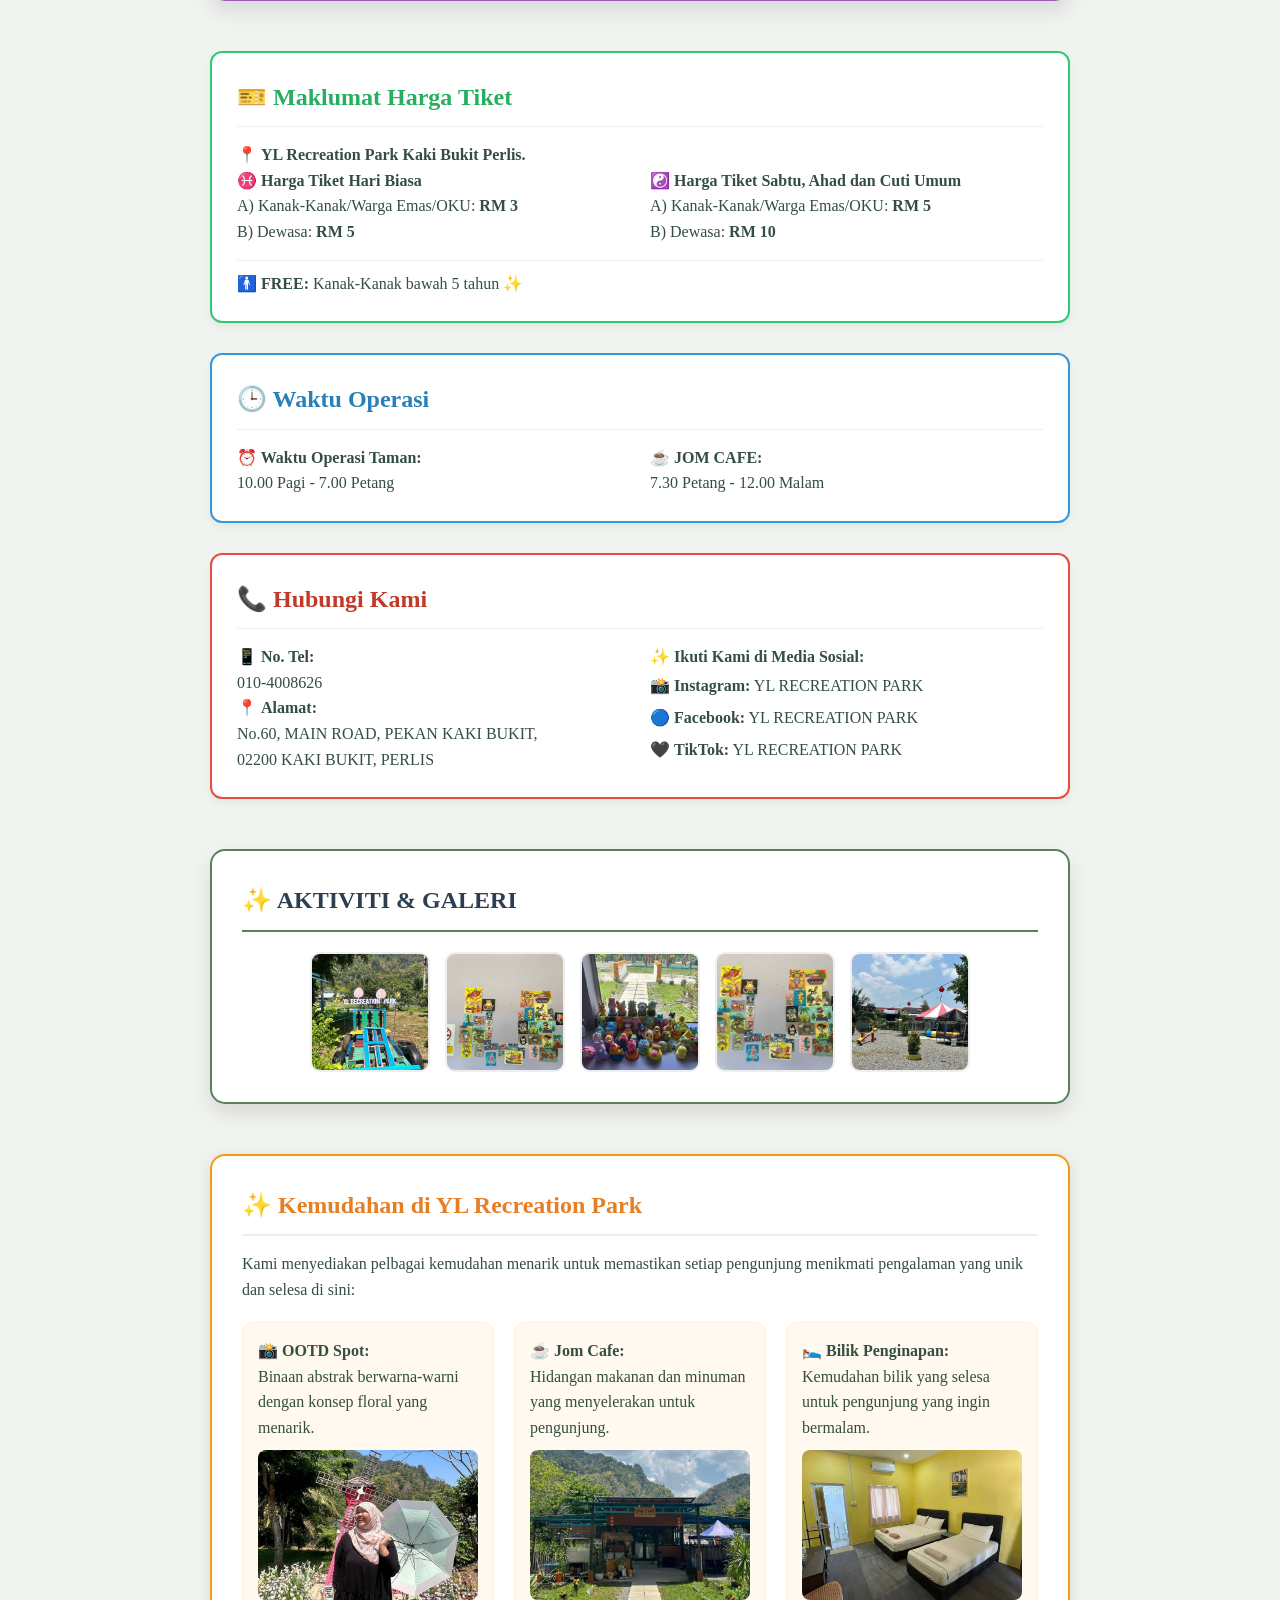
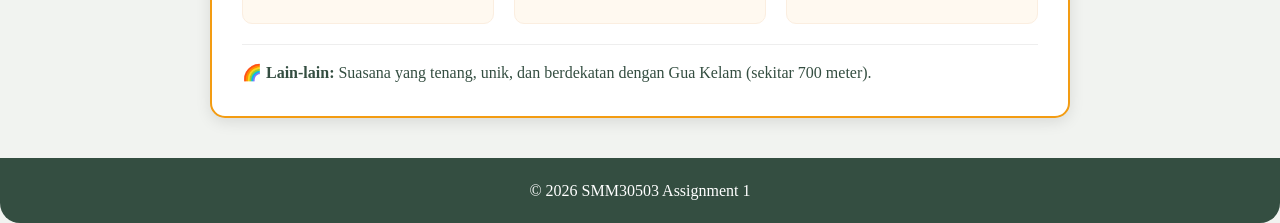
==== commit 67254e10: "Update about.html" ====
--- a/about.html
+++ b/about.html
@@ -7,7 +7,7 @@
 </head>
 <body>
     <nav>
-        <a href="indeks.html">Utama</a>
+        <a href="index.html">Utama</a>
         <a href="about.html">Tentang</a>
         <a href="role.html">Peranan</a>
     </nav>
@@ -155,7 +155,7 @@
         
     </p>
  <!-- GAMBAR OOTD SPORT -->
-    <img src="IMAGE/GAMBAR10.JPG" 
+    <img src="IMAGE/GAMBAR10.jpg"
          style="width:100%; height:150px; object-fit:cover; margin-top:10px; border-radius:8px;">
 
       
@@ -170,7 +170,7 @@
     </p>
 
     <!-- GAMBAR JOM CAFE -->
-    <img src="IMAGE/GAMBAR8.JPG" 
+    <img src="IMAGE/GAMBAR8.jpg" 
          style="width:100%; height:150px; object-fit:cover; margin-top:10px; border-radius:8px;">
 
 </div>
@@ -184,7 +184,7 @@
     </p>
 
     <!-- GAMBAR JOM CAFE -->
-    <img src="IMAGE/GAMBAR9.JPG" 
+    <img src="IMAGE/GAMBAR9.jpg" 
          style="width:100%; height:150px; object-fit:cover; margin-top:10px; border-radius:8px;">
 
 </div>    
--- a/style.css
+++ b/style.css
@@ -293,4 +293,4 @@
         width: 100%;         
         height: auto;
     }
-}+}
